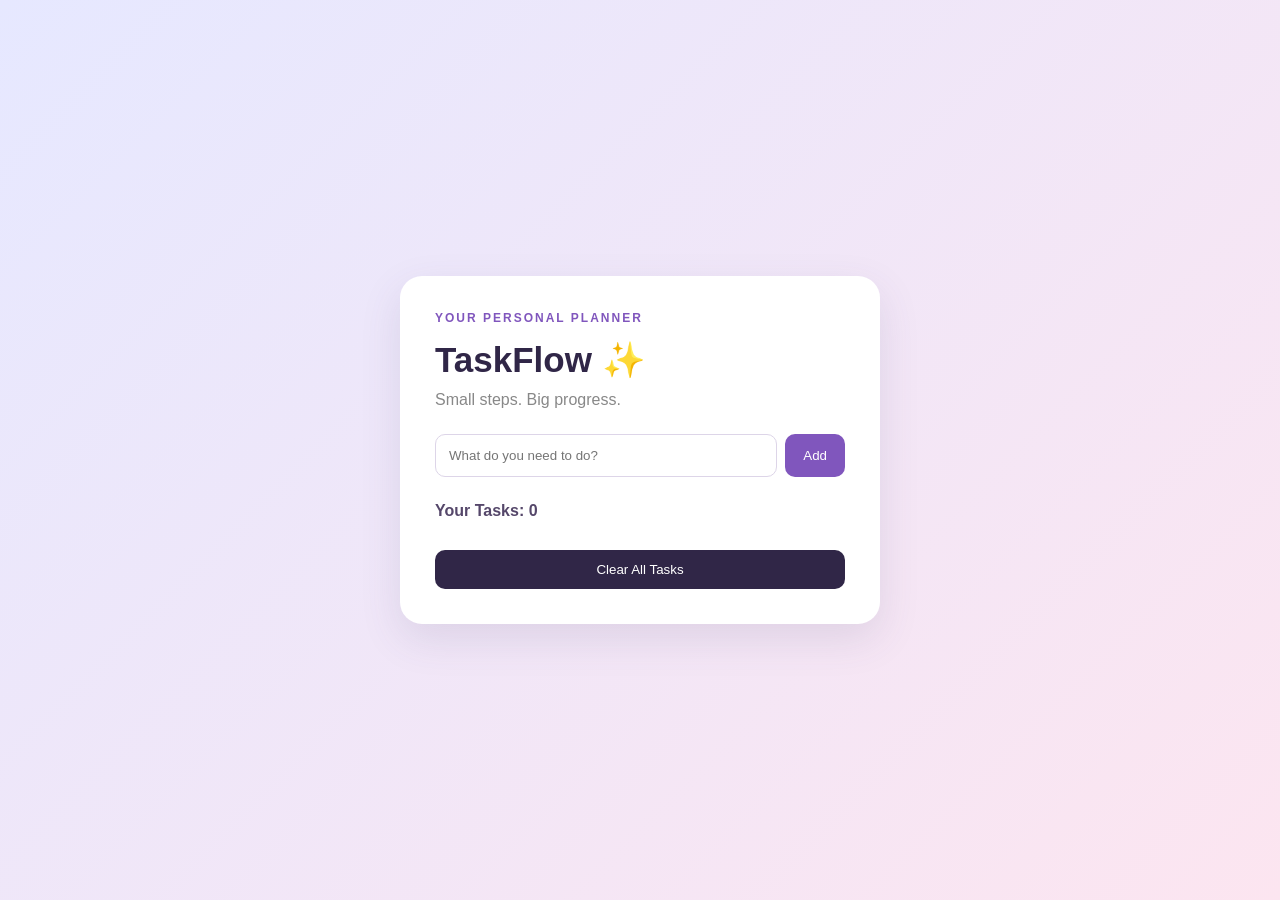
==== index.html @ 22f69563 "Add files via upload" ====
<!DOCTYPE html>
<html lang="en">
<head>
    <meta charset="UTF-8">
    <meta name="viewport" content="width=device-width, initial-scale=1.0">
    <title>TaskFlow | To-Do App</title>
    <link rel="stylesheet" href="style.css">
</head>
<body>
    <div class="app">
        <p class="tag">YOUR PERSONAL PLANNER</p>
        <h1>TaskFlow ✨</h1>
        <p class="subtitle">Small steps. Big progress.</p>

        <div class="input-area">
            <input type="text" id="taskInput" placeholder="What do you need to do?">
            <button onclick="addTask()">Add</button>
        </div>

        <p class="task-count">Your Tasks: <span id="count">0</span></p>
        <ul id="taskList"></ul>

        <button class="clear" onclick="clearTasks()">Clear All Tasks</button>
    </div>

    <script src="script.js"></script>
</body>
</html>
---- style.css ----
* {
    margin: 0;
    padding: 0;
    box-sizing: border-box;
}

body {
    min-height: 100vh;
    display: flex;
    justify-content: center;
    align-items: center;
    padding: 20px;
    background: linear-gradient(135deg, #e6e8ff, #fce5f0);
    font-family: Arial, sans-serif;
}

.app {
    width: 100%;
    max-width: 480px;
    padding: 35px;
    border-radius: 22px;
    background: white;
    box-shadow: 0 15px 40px #52477b20;
}

.tag {
    color: #8056bd;
    font-size: 12px;
    font-weight: bold;
    letter-spacing: 2px;
}

h1 {
    margin-top: 15px;
    color: #302647;
    font-size: 35px;
}

.subtitle {
    color: #888;
    margin: 10px 0 25px;
}

.input-area {
    display: flex;
    gap: 8px;
}

input {
    width: 100%;
    min-width: 0;
    padding: 13px;
    border: 1px solid #ddd5e8;
    border-radius: 10px;
    outline: none;
}

input:focus {
    border-color: #8056bd;
}

button {
    padding: 12px 18px;
    border: none;
    border-radius: 10px;
    background: #8056bd;
    color: white;
    cursor: pointer;
}

.task-count {
    margin: 25px 0 15px;
    color: #55476a;
    font-weight: bold;
}

ul {
    list-style: none;
}

li {
    display: flex;
    align-items: center;
    justify-content: space-between;
    gap: 10px;
    padding: 13px;
    margin-bottom: 10px;
    border-radius: 10px;
    background: #f7f4fc;
    overflow-wrap: anywhere;
}

li span {
    flex: 1;
    cursor: pointer;
}

li.done span {
    text-decoration: line-through;
    color: #999;
}

li button {
    padding: 7px 10px;
    background: #e65d7a;
}

.clear {
    width: 100%;
    margin-top: 15px;
    background: #302647;
}

@media (max-width: 400px) {
    .app {
        padding: 22px;
    }

    h1 {
        font-size: 29px;
    }
}
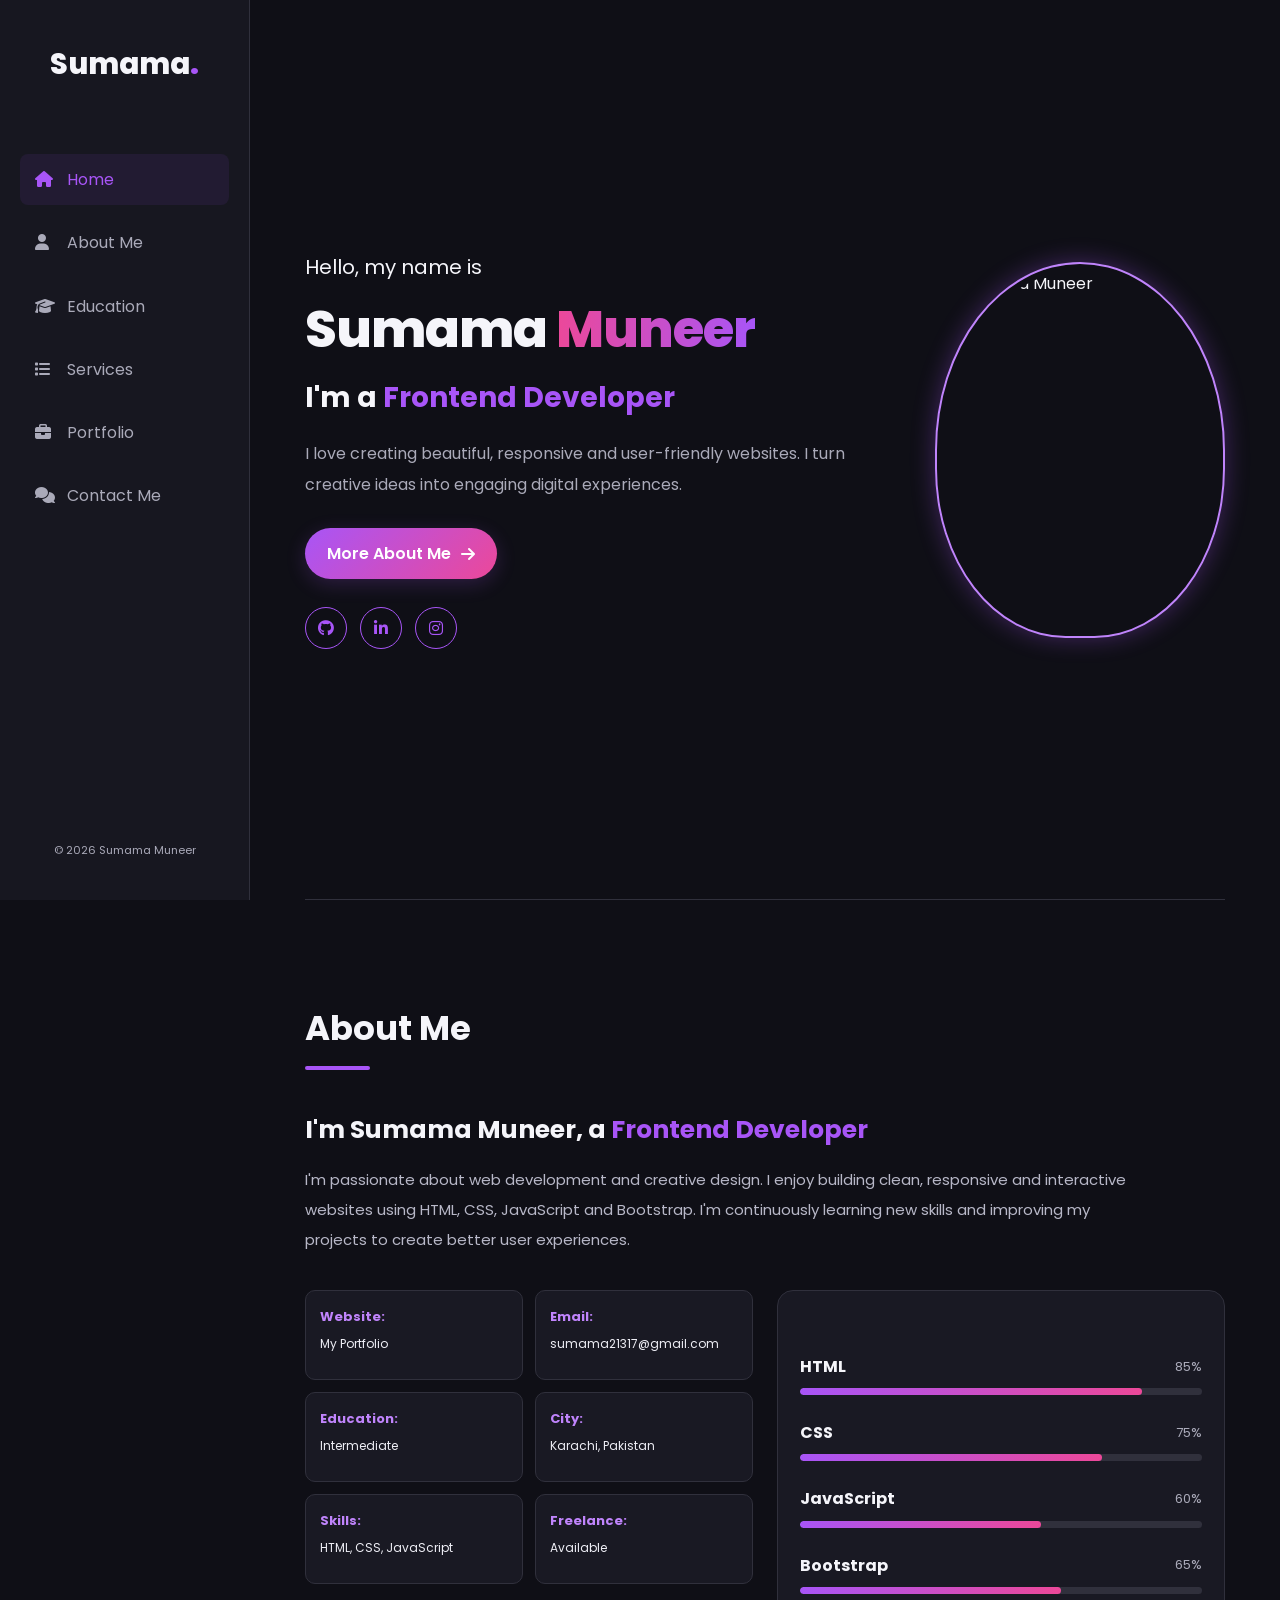
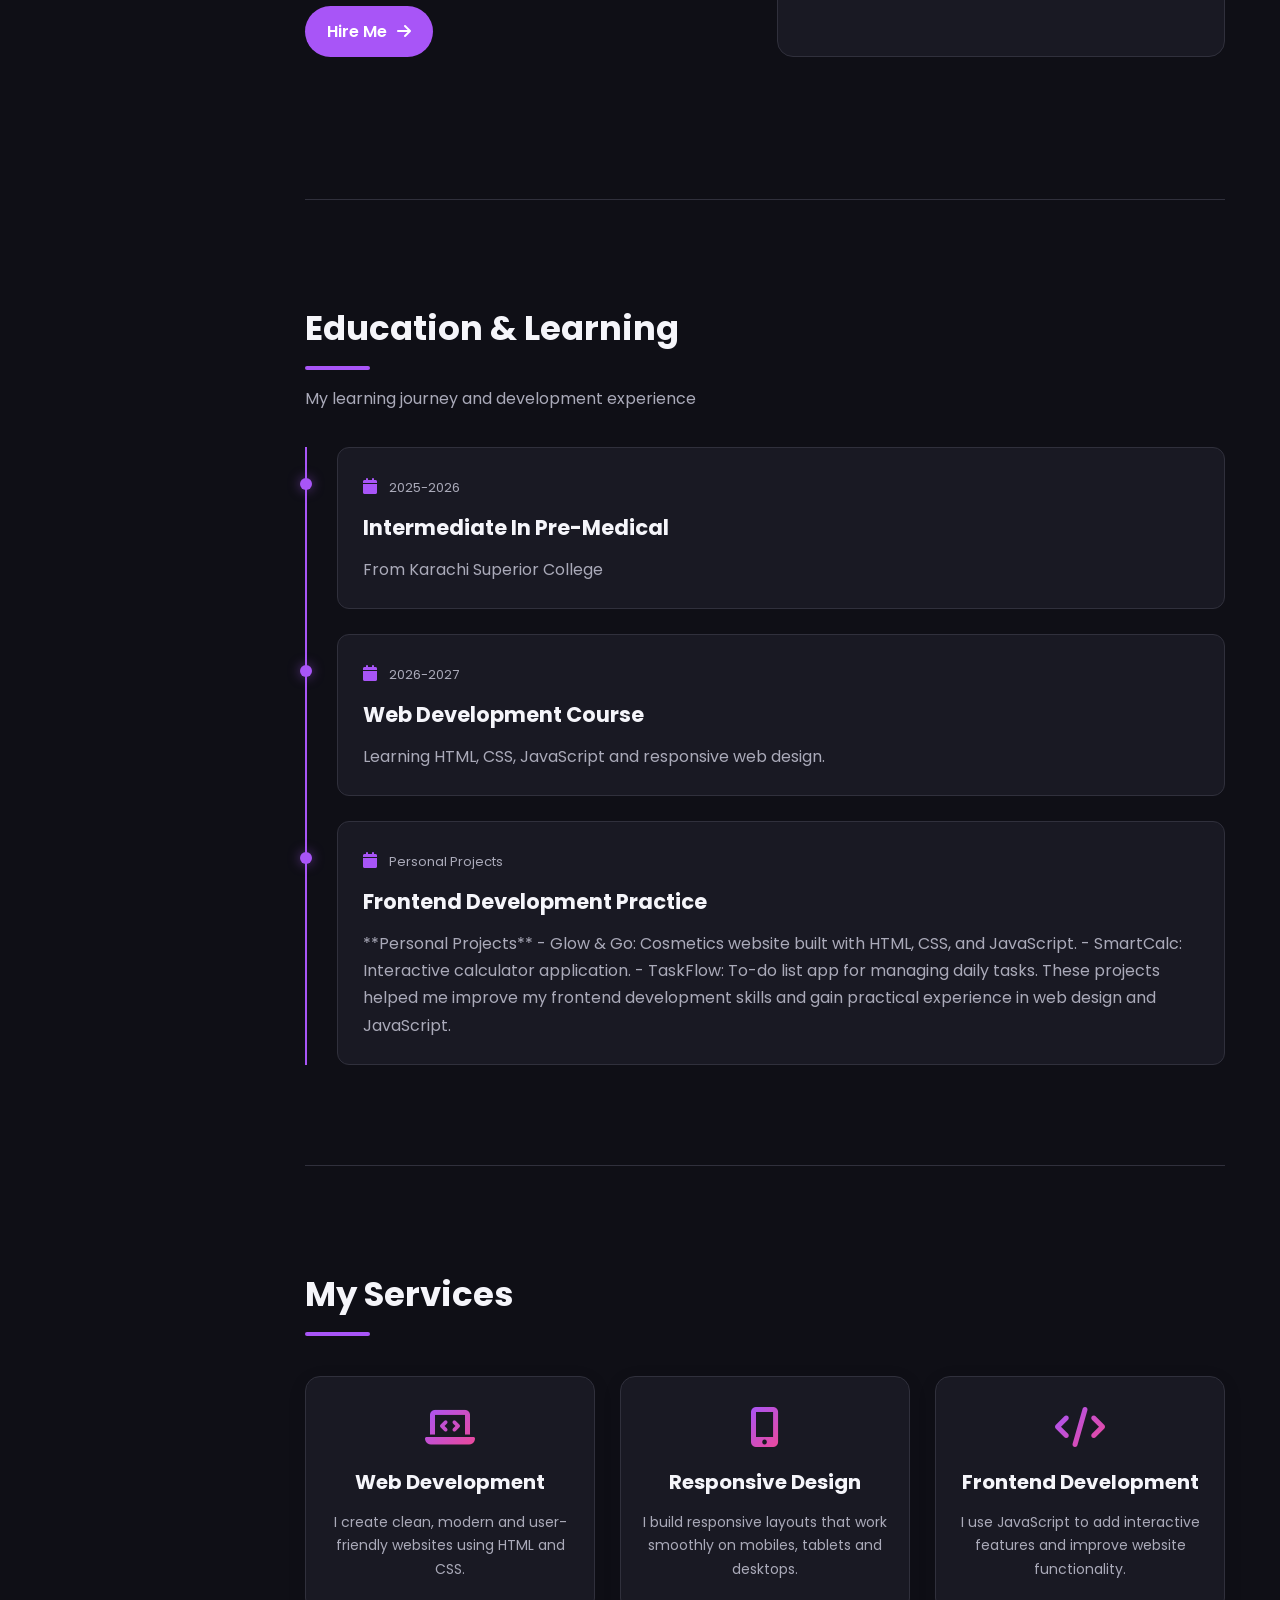
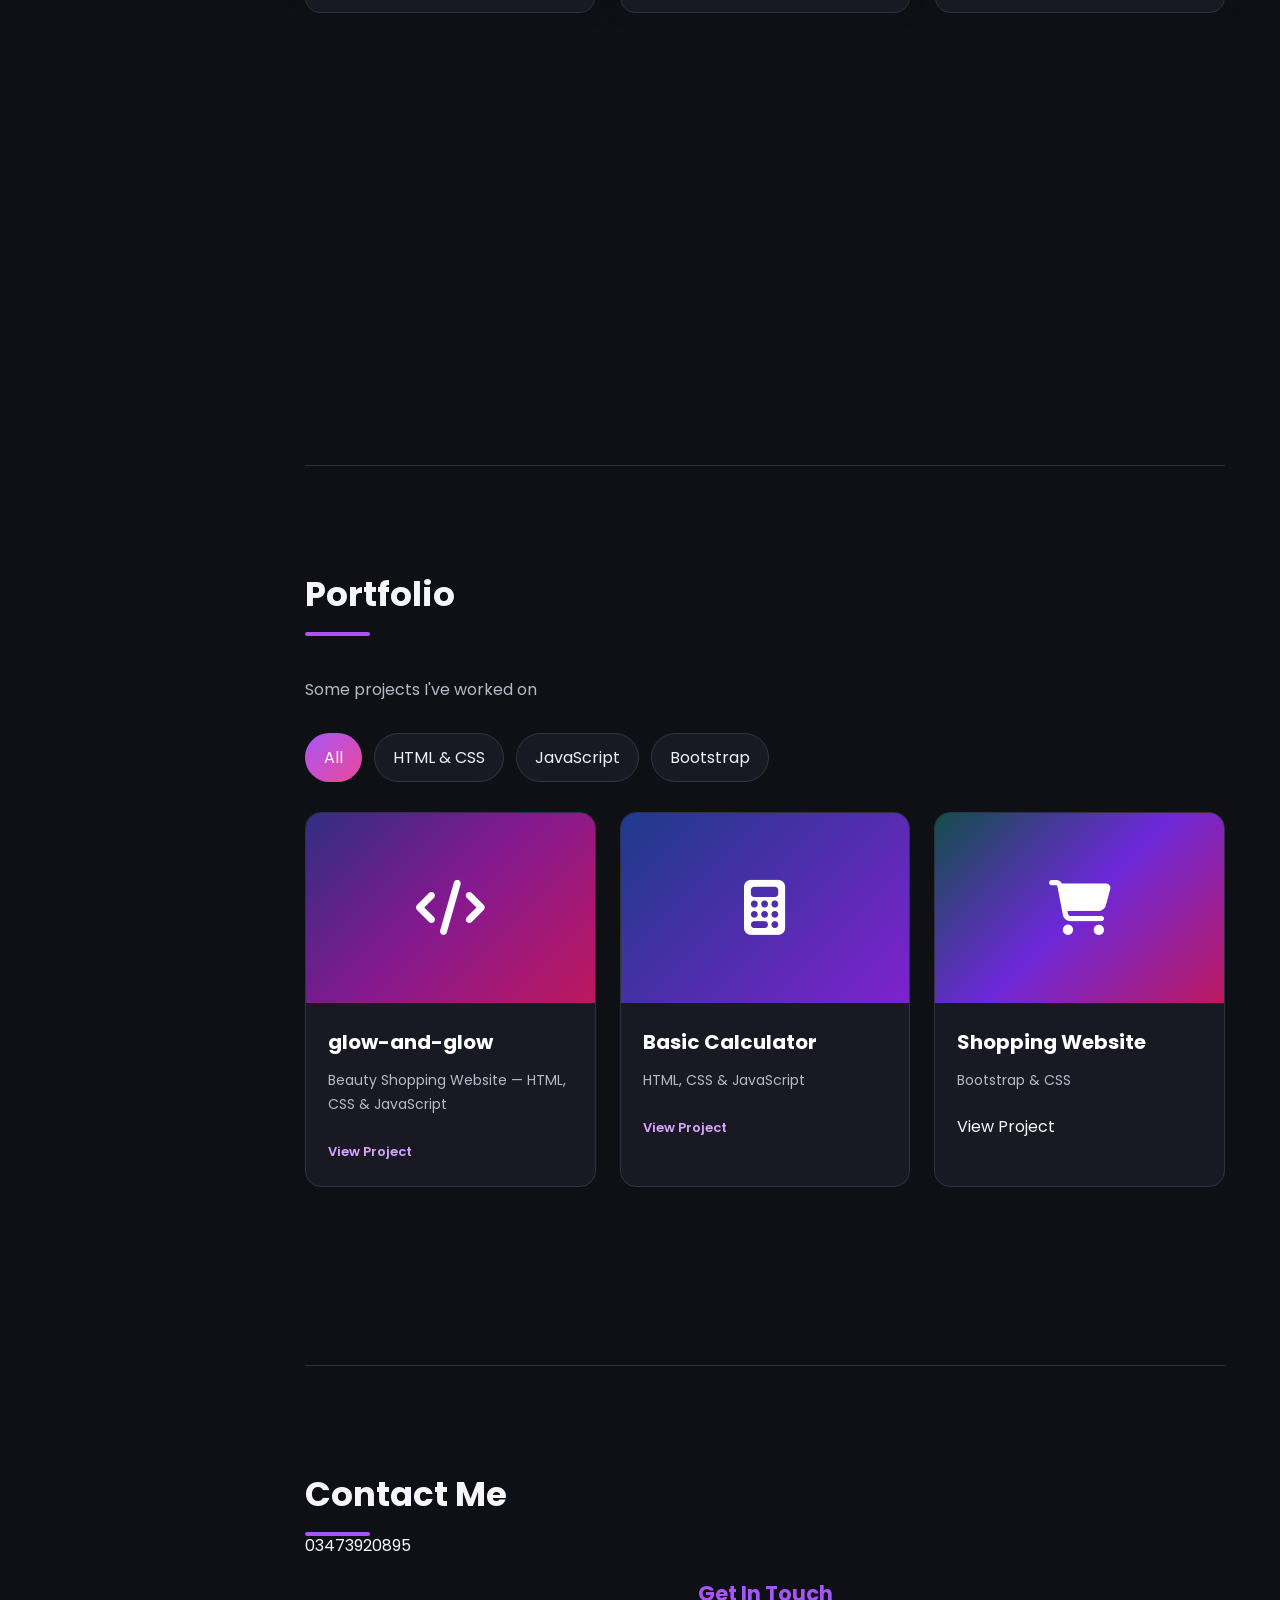
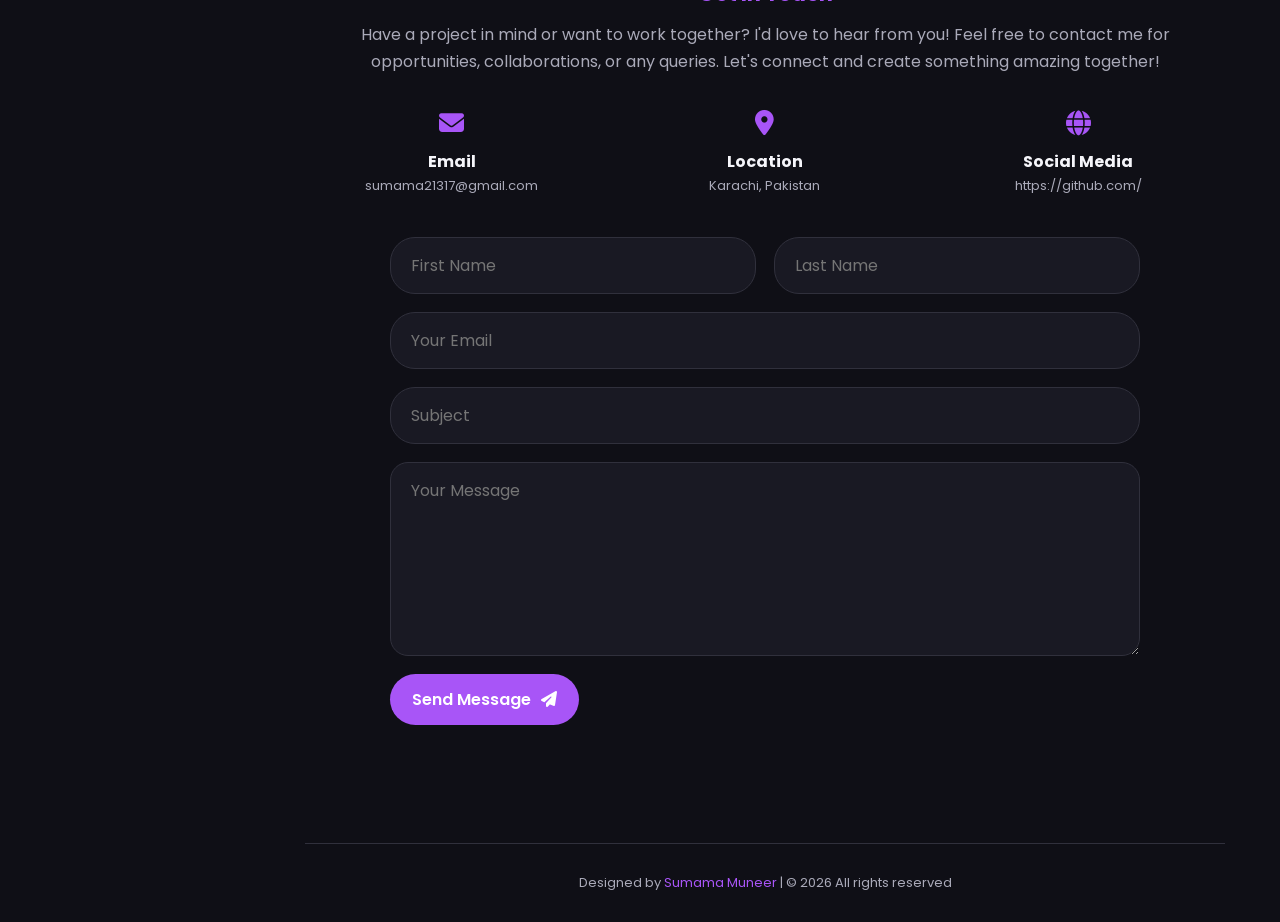
==== commit d28bf051: "Add files via upload" ====
--- a/index.html
+++ b/index.html
@@ -3,26 +3,256 @@
 <head>
     <meta charset="UTF-8">
     <meta name="viewport" content="width=device-width, initial-scale=1.0">
-    <title>TaskFlow | To-Do App</title>
+    <title>Sumama Muneer | Frontend Developer</title>
     <link rel="stylesheet" href="style.css">
+    <link rel="stylesheet" href="https://cdnjs.cloudflare.com/ajax/libs/font-awesome/6.5.2/css/all.min.css">
 </head>
 <body>
-    <div class="app">
-        <p class="tag">YOUR PERSONAL PLANNER</p>
-        <h1>TaskFlow ✨</h1>
-        <p class="subtitle">Small steps. Big progress.</p>
-
-        <div class="input-area">
-            <input type="text" id="taskInput" placeholder="What do you need to do?">
-            <button onclick="addTask()">Add</button>
-        </div>
-
-        <p class="task-count">Your Tasks: <span id="count">0</span></p>
-        <ul id="taskList"></ul>
-
-        <button class="clear" onclick="clearTasks()">Clear All Tasks</button>
-    </div>
-
-    <script src="script.js"></script>
+
+<aside class="sidebar">
+    <a href="#home" class="logo">Sumama<span>.</span></a>
+
+    <nav>
+        <a href="#home" class="nav-link active"><i class="fa fa-house"></i> Home</a>
+        <a href="#about" class="nav-link"><i class="fa fa-user"></i> About Me</a>
+        <a href="#education" class="nav-link"><i class="fa fa-graduation-cap"></i> Education</a>
+        <a href="#services" class="nav-link"><i class="fa fa-list"></i> Services</a>
+        <a href="#portfolio" class="nav-link"><i class="fa fa-briefcase"></i> Portfolio</a>
+        <a href="#contact" class="nav-link"><i class="fa fa-comments"></i> Contact Me</a>
+    </nav>
+
+    <p class="side-footer">© 2026 Sumama Muneer</p>
+</aside>
+
+<main>
+    <section id="home" class="home section">
+        <div class="home-info">
+            <p class="hello">Hello, my name is</p>
+            <h1>Sumama <span>Muneer</span></h1>
+            <h2>I'm a <span class="typing">Frontend Developer</span></h2>
+            <p class="intro">
+                I love creating beautiful, responsive and user-friendly websites.
+                I turn creative ideas into engaging digital experiences.
+            </p>
+            <a href="#about" class="btn">More About Me <i class="fa fa-arrow-right"></i></a>
+            <div class="socials">
+                <a href="https://github.com/" aria-label="GitHub"><i class="fab fa-github"></i></a>
+                <a href="https://www.linkedin.com/" aria-label="LinkedIn"><i class="fab fa-linkedin-in"></i></a>
+                <a href="https://www.instagram.com/" aria-label="Instagram"><i class="fab fa-instagram"></i></a>
+            </div>
+        </div>
+
+        <div class="home-img">
+            <div class="photo-frame">
+                <img src="images/WhatsApp Image 2026-10-09 at 7.29.13 PM.jpeg" alt="Sumama Muneer">
+            </div>
+        </div>
+    </section>
+
+    <section id="about" class="section">
+        <div class="section-title">
+            <h2>About Me</h2>
+            <span></span>
+        </div>
+
+        <h3>I'm Sumama Muneer, a <span>Frontend Developer</span></h3>
+        <p class="about-text">
+            I'm passionate about web development and creative design.
+            I enjoy building clean, responsive and interactive websites
+            using HTML, CSS, JavaScript and Bootstrap. I'm continuously
+            learning new skills and improving my projects to create better
+            user experiences.
+        </p>
+
+        <div class="about-grid">
+            <div class="details">
+                <p><b>Website:</b> <span>My Portfolio</span></p>
+                <p><b>Email:</b> <span>sumama21317@gmail.com</span></p>
+                <p><b>Education:</b> <span>Intermediate</p>
+                <p><b>City:</b> <span>Karachi, Pakistan</span></p>
+                <p><b>Skills:</b> <span>HTML, CSS, JavaScript</span></p>
+                <p><b>Freelance:</b> <span>Available</span></p>
+                <a href="#contact" class="btn">Hire Me <i class="fa fa-arrow-right"></i></a>
+            </div>
+
+            <div class="skills">
+                <div class="skill">
+                    <div class="skill-info"><b>HTML</b><span>85%</span></div>
+                    <div class="progress"><span style="width:85%"></span></div>
+                </div>
+                <div class="skill">
+                    <div class="skill-info"><b>CSS</b><span>75%</span></div>
+                    <div class="progress"><span style="width:75%"></span></div>
+                </div>
+                <div class="skill">
+                    <div class="skill-info"><b>JavaScript</b><span>60%</span></div>
+                    <div class="progress"><span style="width:60%"></span></div>
+                </div>
+                <div class="skill">
+                    <div class="skill-info"><b>Bootstrap</b><span>65%</span></div>
+                    <div class="progress"><span style="width:65%"></span></div>
+                </div>
+            </div>
+        </div>
+    </section>
+
+    <section id="education" class="section">
+        <div class="section-title">
+            <h2>Education & Learning</h2>
+            <span></span>
+        </div>
+        <p class="section-subtitle">My learning journey and development experience</p>
+
+        <div class="timeline">
+            <article class="timeline-card">
+                <i class="fa fa-calendar"></i>
+                <p class="date">2025-2026</p>
+                <h3>Intermediate In Pre-Medical</h3>
+                <p>From Karachi Superior College</p>
+            </article>
+
+            <article class="timeline-card">
+                <i class="fa fa-calendar"></i>
+                <p class="date">2026-2027</p>
+                <h3>Web Development Course</h3>
+                <p>Learning HTML, CSS, JavaScript and responsive web design.</p>
+            </article>
+
+            <article class="timeline-card">
+                <i class="fa fa-calendar"></i>
+                <p class="date">Personal Projects</p>
+                <h3>Frontend Development Practice</h3>
+                <p>**Personal Projects**
+
+- Glow & Go: Cosmetics website built with HTML, CSS, and JavaScript.
+- SmartCalc: Interactive calculator application.
+- TaskFlow: To-do list app for managing daily tasks.
+
+These projects helped me improve my frontend development skills and gain practical experience in web design and JavaScript.</p>
+            </article>
+        </div>
+    </section>
+
+        <section id="services" class="section">
+        <div class="section-title">
+            <h2>My Services</h2>
+            <span></span>
+        </div>
+
+        <div class="service-grid">
+
+            <article class="service-card">
+                <i class="fa fa-laptop-code"></i>
+                <h3>Web Development</h3>
+                <p>I create clean, modern and user-friendly websites using HTML and CSS.</p>
+            </article>
+
+            <article class="service-card">
+                <i class="fa fa-mobile-screen-button"></i>
+                <h3>Responsive Design</h3>
+                <p>I build responsive layouts that work smoothly on mobiles, tablets and desktops.</p>
+            </article>
+
+            <article class="service-card">
+                <i class="fa fa-code"></i>
+                <h3>Frontend Development</h3>
+                <p>I use JavaScript to add interactive features and improve website functionality.</p>
+            </article>
+
+        </div>
+    </section>
+
+    <section id="portfolio" class="section">
+        <div class="section-title">
+            <h2>Portfolio</h2>
+            <span></span>
+        </div>
+        <p class="section-subtitle">Some projects I've worked on</p>
+
+        <div class="filters">
+            <button class="filter active" data-filter="all">All</button>
+            <button class="filter" data-filter="html">HTML & CSS</button>
+            <button class="filter" data-filter="js">JavaScript</button>
+            <button class="filter" data-filter="bootstrap">Bootstrap</button>
+        </div>
+
+        <div class="project-grid">
+            <article class="project-card" data-category="html">
+                <div class="project-image project-one"><i class="fa fa-code"></i></div>
+                <div class="project-info">
+                    <h3>glow-and-glow</h3>
+                    <p>Beauty Shopping Website — HTML, CSS & JavaScript</p>
+                <a href="glow-and-go/smartcalc/taskflow/index.html" class="project-link">View Project</a>
+                </div>
+            </article>
+
+            <article class="project-card" data-category="js">
+                <div class="project-image project-two"><i class="fa fa-calculator"></i></div>
+                <div class="project-info">
+                    <h3>Basic Calculator</h3>
+                    <p>HTML, CSS & JavaScript</p>
+                <a href="glow-and-go/smartcalc/taskflow/My%20Project/glow-and-go/index.html" class="project-link" target="_blank">View Project</a>
+                </div>
+            </article>
+
+            <article class="project-card" data-category="bootstrap">
+                <div class="project-image project-three"><i class="fa fa-cart-shopping"></i></div>
+                <div class="project-info">
+                    <h3>Shopping Website</h3>
+                    <p>Bootstrap & CSS</p>
+                     <a href="glow-and-go/indext.html" target="_blank">View Project</a>
+                </div>
+            </article>
+        </div>
+    </section>
+
+    <section id="contact" class="section">
+        <div class="section-title">
+            <h2>Contact Me</h2>
+            <span>03473920895</span>
+        </div>
+
+        <h3 class="contact-heading">Get In Touch</h3>
+        <p class="contact-subtitle">Have a project in mind or want to work together? I'd love to hear from you! Feel free to contact me for opportunities, collaborations, or any queries.
+
+Let's connect and create something amazing together!</p>
+
+        <div class="contact-grid">
+            <div class="contact-item">
+                <i class="fa fa-envelope"></i>
+                <h3>Email</h3>
+                <p>sumama21317@gmail.com</p>
+            </div>
+            <div class="contact-item">
+                <i class="fa fa-location-dot"></i>
+                <h3>Location</h3>
+                <p>Karachi, Pakistan</p>
+            </div>
+            <div class="contact-item">
+                <i class="fa fa-globe"></i>
+                <h3>Social Media</h3>
+                <p>https://github.com/</p>
+            </div>
+        </div>
+
+        <form id="contact-form">
+            <div class="form-row">
+                <input type="text" id="first-name" placeholder="First Name" required>
+                <input type="text" id="last-name" placeholder="Last Name" required>
+            </div>
+            <input type="email" id="email" placeholder="Your Email" required>
+            <input type="text" id="subject" placeholder="Subject" required>
+            <textarea id="message" rows="6" placeholder="Your Message" required></textarea>
+            <button type="submit" class="btn">Send Message <i class="fa fa-paper-plane"></i></button>
+            <p id="form-note"></p>
+        </form>
+    </section>
+
+    <footer>Designed by <span>Sumama Muneer</span> | © 2026 All rights reserved</footer>
+</main>
+
+<button id="back-top" aria-label="Back to top"><i class="fa fa-arrow-up"></i></button>
+
+<script src="script.js"></script>
 </body>
 </html>
--- a/style.css
+++ b/style.css
@@ -1,122 +1,1115 @@
+@import url('https://fonts.googleapis.com/css2?family=Poppins:wght@300;400;500;600;700;800&display=swap');
+
+:root {
+    --accent: #a855f7;
+    --accent-dark: #9333ea;
+    --bg: #0f0f16;
+    --sidebar: #171720;
+    --card: #191923;
+    --text: #f5f5fa;
+    --muted: #aaaab9;
+    --border: #30303c;
+}
+
 * {
     margin: 0;
     padding: 0;
     box-sizing: border-box;
+    scroll-behavior: smooth;
 }
 
 body {
+    font-family: 'Poppins', sans-serif;
+    background: var(--bg);
+    color: var(--text);
+    line-height: 1.7;
+}
+
+a {
+    text-decoration: none;
+    color: inherit;
+}
+
+button, input, textarea {
+    font: inherit;
+}
+
+.sidebar {
+    width: 250px;
+    height: 100vh;
+    position: fixed;
+    top: 0;
+    left: 0;
+    background: var(--sidebar);
+    border-right: 1px solid var(--border);
+    display: flex;
+    flex-direction: column;
+    align-items: center;
+    padding: 40px 20px;
+    z-index: 1000;
+}
+
+.logo {
+    font-size: 29px;
+    font-weight: 800;
+    margin-bottom: 65px;
+}
+
+.logo span, .home h1 span, .home h2 span,
+.section-title h2 span, .section h3 span,
+footer span {
+    color: var(--accent);
+}
+
+.sidebar nav {
+    width: 100%;
+    display: flex;
+    flex-direction: column;
+    gap: 12px;
+}
+
+.nav-link {
+    padding: 12px 15px;
+    color: var(--muted);
+    border-radius: 8px;
+    transition: .3s;
+}
+
+.nav-link i {
+    width: 28px;
+}
+
+.nav-link:hover, .nav-link.active {
+    color: var(--accent);
+    background: #a855f714;
+}
+
+.side-footer {
+    color: var(--muted);
+    font-size: 11px;
+    margin-top: auto;
+}
+
+main {
+    margin-left: 250px;
+    padding: 0 55px;
+}
+
+.section {
     min-height: 100vh;
-    display: flex;
-    justify-content: center;
-    align-items: center;
-    padding: 20px;
-    background: linear-gradient(135deg, #e6e8ff, #fce5f0);
-    font-family: Arial, sans-serif;
-}
-
-.app {
-    width: 100%;
-    max-width: 480px;
-    padding: 35px;
-    border-radius: 22px;
-    background: white;
-    box-shadow: 0 15px 40px #52477b20;
-}
-
-.tag {
-    color: #8056bd;
-    font-size: 12px;
-    font-weight: bold;
-    letter-spacing: 2px;
-}
-
-h1 {
-    margin-top: 15px;
-    color: #302647;
-    font-size: 35px;
-}
-
-.subtitle {
-    color: #888;
-    margin: 10px 0 25px;
-}
-
-.input-area {
-    display: flex;
-    gap: 8px;
-}
-
-input {
-    width: 100%;
-    min-width: 0;
-    padding: 13px;
-    border: 1px solid #ddd5e8;
-    border-radius: 10px;
-    outline: none;
-}
-
-input:focus {
-    border-color: #8056bd;
-}
-
-button {
-    padding: 12px 18px;
-    border: none;
-    border-radius: 10px;
-    background: #8056bd;
-    color: white;
-    cursor: pointer;
-}
-
-.task-count {
-    margin: 25px 0 15px;
-    color: #55476a;
-    font-weight: bold;
-}
-
-ul {
-    list-style: none;
-}
-
-li {
+    padding: 100px 0;
+    border-bottom: 1px solid var(--border);
+    scroll-margin-top: 20px;
+}
+
+.home {
     display: flex;
     align-items: center;
     justify-content: space-between;
+    gap: 40px;
+}
+
+.home-info {
+    flex: 1;
+}
+
+.hello {
+    font-size: 20px;
+    margin-bottom: 8px;
+}
+
+.home h1 {
+    font-size: clamp(34px, 4vw, 53px);
+    line-height: 1.3;
+    font-weight: 800;
+}
+
+.home h2 {
+    font-size: clamp(20px, 2.4vw, 28px);
+    margin: 15px 0;
+
+}
+
+.intro, .about-text {
+    color: var(--muted);
+    font-size: 16px;
+    line-height: 1.7;
+    margin: 20px 0 28px;
+    max-width: 580px;
+}
+
+.btn {
+    display: inline-flex;
+    align-items: center;
     gap: 10px;
-    padding: 13px;
+    background: var(--accent);
+    color: white;
+    padding: 12px 22px;
+    border: 0;
+    border-radius: 30px;
+    cursor: pointer;
+    font-weight: 600;
+    transition: .3s;
+}
+
+.btn:hover {
+    background: var(--accent-dark);
+    transform: translateY(-3px);
+    box-shadow: 0 8px 25px #a855f733;
+}
+
+.socials {
+    display: flex;
+    gap: 13px;
+    margin-top: 28px;
+}
+
+.socials a {
+    width: 42px;
+    height: 42px;
+    display: grid;
+    place-items: center;
+    border: 1px solid var(--accent);
+    color: var(--accent);
+    border-radius: 50%;
+    transition: .3s;
+}
+
+.socials a:hover {
+    background: var(--accent);
+    color: white;
+    transform: translateY(-4px);
+}
+
+.home-img {
+    width: 300px;
+    flex-shrink: 0;
+}
+
+.photo-frame {
+    padding: 8px;
+    border: 3px solid var(--accent);
+    border-radius: 50% 50% 45% 45%;
+    box-shadow: 0 0 35px #a855f72b;
+    overflow: hidden;
+}
+
+.photo-frame img {
+    display: block;
+    width: 100%;
+    height: 360px;
+    object-fit: cover;
+    object-position: center top;
+    border-radius: 50% 50% 45% 45%;
+}
+
+.section-title {
+    margin-bottom: 40px;
+}
+
+.section-title h2 {
+    font-size: 34px;
+    font-weight: 700;
+}
+
+.section-title span {
+    display: block;
+    width: 65px;
+    height: 4px;
+    background: var(--accent);
+    margin-top: 8px;
+    border-radius: 5px;
+}
+
+.section h3 {
+    font-size: 21px;
+}
+
+.about-grid {
+    display: grid;
+    grid-template-columns: 1fr 1fr;
+    gap: 45px;
+    margin-top: 35px;
+}
+
+.details {
+    display: grid;
+    grid-template-columns: 1fr 1fr;
+    gap: 20px;
+    align-content: start;
+}
+
+.details p {
+    padding-bottom: 12px;
+    border-bottom: 1px solid var(--border);
+    overflow-wrap: anywhere;
+}
+
+.details b {
+    color: var(--text);
+}
+
+.details p span {
+    color: var(--muted);
+}
+
+.details .btn {
+    justify-self: start;
+    margin-top: 10px;
+}
+
+.skills {
+    display: flex;
+    flex-direction: column;
+    gap: 24px;
+}
+
+.skill-info {
+    display: flex;
+    justify-content: space-between;
+    margin-bottom: 8px;
+}
+
+.skill-info span {
+    color: var(--muted);
+}
+
+.progress {
+    height: 7px;
+    background: #30303c;
+    border-radius: 10px;
+    overflow: hidden;
+}
+
+.progress span {
+    display: block;
+    height: 100%;
+    background: var(--accent);
+    border-radius: inherit;
+}
+
+.section-subtitle {
+    color: var(--muted);
+    margin-top: -25px;
+    margin-bottom: 35px;
+}
+
+.timeline {
+    border-left: 2px solid var(--accent);
+    padding-left: 30px;
+    display: grid;
+    gap: 25px;
+}
+
+.timeline-card {
+    background: var(--card);
+    border: 1px solid var(--border);
+    border-radius: 12px;
+    padding: 25px;
+    position: relative;
+    transition: .3s;
+}
+
+.timeline-card::before {
+    content: "";
+    position: absolute;
+    left: -38px;
+    top: 30px;
+    width: 12px;
+    height: 12px;
+    border-radius: 50%;
+    background: var(--accent);
+    box-shadow: 0 0 12px #a855f788;
+}
+
+.timeline-card > i {
+    color: var(--accent);
+    margin-right: 8px;
+}
+
+.date {
+    display: inline-block;
+    color: var(--muted);
+    font-size: 13px;
+}
+
+.timeline-card h3 {
+    margin: 10px 0;
+}
+
+.timeline-card p:last-child {
+    color: var(--muted);
+}
+
+.timeline-card:hover, .service-card:hover,
+.project-card:hover {
+    transform: translateY(-6px);
+    border-color: var(--accent);
+}
+
+.service-grid {
+    display: grid;
+    grid-template-columns: repeat(3, 1fr);
+    gap: 22px;
+}
+
+.service-card {
+    background: var(--card);
+    border: 1px solid var(--border);
+    padding: 35px 22px;
+    text-align: center;
+    border-radius: 14px;
+    transition: .3s;
+}
+
+.service-card > i {
+    font-size: 38px;
+    color: var(--accent);
+    margin-bottom: 20px;
+}
+
+.service-card h3 {
+    margin-bottom: 12px;
+}
+
+.service-card p {
+    color: var(--muted);
+    font-size: 14px;
+}
+
+.filters {
+    display: flex;
+    flex-wrap: wrap;
+    gap: 12px;
+    margin: 30px 0;
+}
+
+.filter {
+    padding: 9px 18px;
+    border: 1px solid var(--border);
+    border-radius: 25px;
+    background: transparent;
+    color: var(--muted);
+    cursor: pointer;
+    transition: .3s;
+}
+
+.filter:hover, .filter.active {
+    background: var(--accent);
+    border-color: var(--accent);
+    color: white;
+}
+
+.project-grid {
+    display: grid;
+    grid-template-columns: repeat(3, minmax(0, 1fr));
+    gap: 22px;
+}
+
+.project-card {
+    background: var(--card);
+    border: 1px solid var(--border);
+    border-radius: 14px;
+    overflow: hidden;
+    transition: .3s;
+}
+
+.project-image {
+    height: 170px;
+    display: grid;
+    place-items: center;
+    font-size: 55px;
+    color: white;
+}
+
+.project-one {
+    background: linear-gradient(135deg, #6d28d9, #c084fc);
+}
+
+.project-two {
+    background: linear-gradient(135deg, #0f766e, #5eead4);
+}
+
+.project-three {
+    background: linear-gradient(135deg, #be185d, #f9a8d4);
+}
+
+.project-info {
+    padding: 20px;
+}
+
+.project-info h3 {
+    margin-bottom: 5px;
+}
+
+.project-info p {
+    color: var(--muted);
+    font-size: 13px;
+    margin-bottom: 14px;
+}
+
+.project-link {
+    color: var(--accent);
+    font-size: 13px;
+}
+
+.project-card.hidden {
+    display: none;
+}
+
+.contact-heading {
+    color: var(--accent);
+    text-align: center;
+}
+
+.contact-subtitle {
+    color: var(--muted);
+    text-align: center;
+    margin: 10px 0 35px;
+}
+
+.contact-grid {
+    display: grid;
+    grid-template-columns: repeat(3, 1fr);
+    gap: 20px;
+    margin-bottom: 40px;
+}
+
+.contact-item {
+    text-align: center;
+    overflow-wrap: anywhere;
+}
+
+.contact-item i {
+    color: var(--accent);
+    font-size: 25px;
+    margin-bottom: 12px;
+}
+
+.contact-item h3 {
+    font-size: 16px;
+}
+
+.contact-item p {
+    color: var(--muted);
+    font-size: 13px;
+}
+
+form {
+    max-width: 750px;
+    margin: auto;
+    display: flex;
+    flex-direction: column;
+    gap: 18px;
+}
+
+.form-row {
+    display: grid;
+    grid-template-columns: 1fr 1fr;
+    gap: 18px;
+}
+
+input, textarea {
+    width: 100%;
+    background: var(--card);
+    color: white;
+    border: 1px solid var(--border);
+    border-radius: 25px;
+    padding: 14px 20px;
+    outline: none;
+    transition: .3s;
+}
+
+textarea {
+    resize: vertical;
+    border-radius: 18px;
+}
+
+input:focus, textarea:focus {
+    border-color: var(--accent);
+    box-shadow: 0 0 0 3px #a855f71a;
+}
+
+form .btn {
+    align-self: flex-start;
+}
+
+#form-note {
+    color: var(--accent);
+    font-size: 13px;
+}
+
+footer {
+    text-align: center;
+    padding: 28px 0;
+    color: var(--muted);
+    font-size: 13px;
+}
+
+#back-top {
+    position: fixed;
+    bottom: 25px;
+    right: 25px;
+    width: 45px;
+    height: 45px;
+    background: var(--accent);
+    color: white;
+    border: none;
+    border-radius: 50%;
+    cursor: pointer;
+    display: none;
+    z-index: 999;
+}
+
+#back-top.show {
+    display: block;
+}
+
+@media (max-width: 1200px) {
+    .sidebar {
+        width: 210px;
+    }
+
+    main {
+        margin-left: 210px;
+        padding: 0 30px;
+    }
+
+    .home-img {
+        width: 245px;
+    }
+
+    .photo-frame img {
+        height: 300px;
+    }
+
+    .service-grid, .project-grid {
+        grid-template-columns: repeat(2, minmax(0, 1fr));
+    }
+}
+
+@media (max-width: 850px) {
+    .sidebar {
+        width: 100%;
+        height: auto;
+        position: sticky;
+        padding: 12px 15px;
+        border-right: 0;
+        border-bottom: 1px solid var(--border);
+    }
+
+    .logo {
+        margin: 0 0 10px;
+        font-size: 24px;
+    }
+
+    .sidebar nav {
+        flex-direction: row;
+        overflow-x: auto;
+        gap: 7px;
+        padding-bottom: 3px;
+    }
+
+    .nav-link {
+        flex-shrink: 0;
+        font-size: 12px;
+        padding: 8px 10px;
+    }
+
+    .nav-link i {
+        display: none;
+    }
+
+    .side-footer {
+        display: none;
+    }
+
+    main {
+        margin-left: 0;
+        padding: 0 25px;
+    }
+
+    .section {
+        min-height: auto;
+        padding: 75px 0;
+    }
+
+    .home {
+        min-height: 85vh;
+    }
+}
+
+@media (max-width: 600px) {
+    main {
+        padding: 0 18px;
+    }
+
+    .home {
+        flex-direction: column-reverse;
+        text-align: center;
+        justify-content: center;
+        gap: 30px;
+        padding-top: 45px;
+    }
+
+    .home-img {
+        width: 205px;
+    }
+
+    .photo-frame img {
+        height: 245px;
+    }
+
+    .home h1 {
+        font-size: 35px;
+    }
+
+    .home h2 {
+        font-size: 21px;
+    }
+
+    .intro {
+        font-size: 14px;
+    }
+
+    .socials {
+        justify-content: center;
+    }
+
+    .section-title h2 {
+        font-size: 28px;
+    }
+
+    .about-grid, .details, .service-grid,
+    .project-grid, .contact-grid, .form-row {
+        grid-template-columns: 1fr;
+    }
+
+    .about-grid {
+        gap: 35px;
+    }
+
+    .details {
+        gap: 12px;
+    }
+
+    .timeline {
+        padding-left: 22px;
+    }
+
+    .timeline-card::before {
+        left: -30px;
+    }
+
+    .project-image {
+        height: 190px;
+    }
+
+    .contact-grid {
+        gap: 28px;
+    }
+
+    .section-subtitle {
+        font-size: 13px;
+    }
+}
+/* Home Section Improvements */
+
+.home {
+    gap: 55px;
+    justify-content: space-between;
+}
+
+.home-info {
+    flex: 1;
+    min-width: 0;
+}
+
+.home h1 {
+    letter-spacing: -1px;
+    margin: 12px 0;
+}
+
+.home h1 span {
+    background: linear-gradient(90deg, #ec4899, #a855f7);
+    -webkit-background-clip: text;
+    background-clip: text;
+    color: transparent;
+}
+
+.home h2 {
+    line-height: 1.5;
+}
+
+.home .intro {
+    line-height: 1.9;
+    max-width: 540px;
+}
+
+.home-info .btn {
+    color: #ffffff;
+    background: linear-gradient(135deg, #a855f7, #ec4899);
+    min-width: 165px;
+    min-height: 48px;
+    justify-content: center;
+    box-shadow: 0 5px 20px #a855f733;
+}
+
+.home-info .btn i {
+    color: #ffffff;
+}
+
+.home-img {
+    width: 290px;
+    flex-shrink: 0;
+}
+
+.photo-frame {
+    border: 2px solid #c084fc;
+    padding: 6px;
+    box-shadow: 0 0 25px #a855f755;
+    transition: transform 0.4s ease, box-shadow 0.4s ease;
+}
+
+.photo-frame:hover {
+    transform: translateY(-5px);
+    box-shadow: 0 0 40px #a855f777;
+}
+
+.photo-frame img {
+    display: block;
+    width: 100%;
+    height: 360px;
+    object-fit: cover;
+    object-position: center top;
+    border-radius: 50% 50% 45% 45%;
+}
+
+@media (max-width: 600px) {
+    .home {
+        gap: 30px;
+    }
+
+    .home-img {
+        width: 210px;
+    }
+
+    .photo-frame img {
+        height: 250px;
+    }
+}
+/* About Me Improvements */
+
+#about > h3 {
+    font-size: 25px;
+    line-height: 1.6;
+    margin-bottom: 15px;
+}
+
+#about .about-text {
+    color: #b8b8c8;
+    font-size: 15px;
+    line-height: 2;
+    max-width: 850px;
+    margin: 15px 0 35px;
+}
+
+#about .about-grid {
+    align-items: start;
+    gap: 35px;
+}
+
+#about .details {
+    gap: 16px;
+}
+
+#about .details p {
+    background: #191923;
+    border: 1px solid #30303c;
+    border-radius: 10px;
+    padding: 14px;
+    font-size: 13px;
+    line-height: 1.8;
+    transition: .3s;
+}
+
+#about .details p:hover {
+    border-color: #a855f7;
+    transform: translateY(-3px);
+}
+
+#about .details p b {
+    display: block;
+    color: #c084fc;
+    margin-bottom: 4px;
+}
+
+#about .details p span {
+    color: #eeeeF5;
+    overflow-wrap: anywhere;
+}
+
+#about .skills {
+    background: #191923;
+    padding: 25px;
+    border: 1px solid #30303c;
+    border-radius: 14px;
+}
+
+#about .progress {
+    height: 8px;
+    background: #30303c;
+}
+
+#about .progress span {
+    background: linear-gradient(90deg, #a855f7, #ec4899);
+    border-radius: 10px;
+}
+
+@media (max-width: 600px) {
+    #about .about-grid {
+        grid-template-columns: 1fr;
+    }
+
+    #about .details {
+        grid-template-columns: 1fr 1fr;
+    }
+
+    #about .skills {
+        padding: 20px;
+    }
+}
+.home .btn {
+    color: #ffffff;
+    background: linear-gradient(135deg, #a855f7, #ec4899);
+    min-width: 165px;
+    justify-content: center;
+}
+/* About Section Final Polish */
+
+#about .about-grid {
+    gap: 28px;
+    align-items: stretch;
+}
+
+#about .details {
+    gap: 12px;
+}
+
+#about .details p {
+    min-width: 0;
+    min-height: 90px;
+    overflow-wrap: anywhere;
+}
+
+#about .skills {
+    align-self: stretch;
+    justify-content: center;
+}
+
+#about .skill-info {
+    align-items: center;
+    gap: 10px;
+}
+
+#about .skill-info strong {
+    font-size: 14px;
+}
+
+#about .skill-info span {
+    white-space: nowrap;
+    font-size: 13px;
+}
+
+#about .details .btn {
+    align-self: start;
+}
+
+@media (max-width: 600px) {
+    #about .about-grid {
+        grid-template-columns: 1fr;
+    }
+
+    #about .details {
+        grid-template-columns: 1fr 1fr;
+    }
+}
+#about .details p {
+    overflow-wrap: anywhere;
+}
+
+#about .details p span {
+    font-size: 12px;
+}
+
+#about .about-grid {
+    gap: 24px;
+}
+
+#about .skills {
+    padding: 22px;
+    border-radius: 16px;
+}
+
+#about .progress {
+    height: 7px;
+}
+/* Portfolio Professional Design */
+
+#portfolio .section-subtitle {
+    color: #b8b8c8;
+    margin: 15px 0 30px;
+}
+
+#portfolio .filters {
+    display: flex;
+    flex-wrap: wrap;
+    gap: 12px;
+    margin-bottom: 30px;
+}
+
+#portfolio .filter {
+    padding: 10px 18px;
+    border: 1px solid #393344;
+    border-radius: 25px;
+    background: #191923;
+    color: #eeeeF5;
+    cursor: pointer;
+    transition: 0.3s;
+}
+
+#portfolio .filter:hover,
+#portfolio .filter.active {
+    background: linear-gradient(135deg, #a855f7, #ec4899);
+    border-color: transparent;
+    color: white;
+}
+
+#portfolio .project-grid {
+    display: grid;
+    grid-template-columns: repeat(3, minmax(0, 1fr));
+    gap: 24px;
+}
+
+#portfolio .project-card {
+    overflow: hidden;
+    background: #191923;
+    border: 1px solid #34303f;
+    border-radius: 16px;
+    transition: transform 0.3s, border-color 0.3s;
+}
+
+#portfolio .project-card:hover {
+    transform: translateY(-8px);
+    border-color: #b35cff;
+}
+
+#portfolio .project-image {
+    height: 190px;
+    display: flex;
+    align-items: center;
+    justify-content: center;
+    font-size: 55px;
+    color: white;
+    background: linear-gradient(135deg, #312e81, #86198f, #be185d);
+}
+
+#portfolio .project-two {
+    background: linear-gradient(135deg, #1e3a8a, #7e22ce);
+}
+
+#portfolio .project-three {
+    background: linear-gradient(135deg, #134e4a, #6d28d9, #be185d);
+}
+
+#portfolio .project-info {
+    padding: 22px;
+}
+
+#portfolio .project-info h3 {
+    font-size: 20px;
     margin-bottom: 10px;
-    border-radius: 10px;
-    background: #f7f4fc;
-    overflow-wrap: anywhere;
-}
-
-li span {
-    flex: 1;
-    cursor: pointer;
-}
-
-li.done span {
-    text-decoration: line-through;
-    color: #999;
-}
-
-li button {
-    padding: 7px 10px;
-    background: #e65d7a;
-}
-
-.clear {
-    width: 100%;
-    margin-top: 15px;
-    background: #302647;
-}
-
-@media (max-width: 400px) {
-    .app {
-        padding: 22px;
-    }
-
-    h1 {
-        font-size: 29px;
-    }
-}+    color: #ffffff;
+}
+
+#portfolio .project-info p {
+    color: #b8b8c8;
+    font-size: 14px;
+    margin-bottom: 20px;
+}
+
+#portfolio .project-link {
+    display: inline-flex;
+    align-items: center;
+    gap: 8px;
+    color: #d8a4ff;
+    text-decoration: none;
+    font-weight: 600;
+}
+
+#portfolio .project-link:hover {
+    color: #ff80c8;
+}
+
+@media (max-width: 900px) {
+    #portfolio .project-grid {
+        grid-template-columns: repeat(2, minmax(0, 1fr));
+    }
+}
+
+@media (max-width: 600px) {
+    #portfolio .project-grid {
+        grid-template-columns: 1fr;
+    }
+
+    #portfolio .project-image {
+        height: 210px;
+    }
+}
+.service-grid {
+    display: grid;
+    grid-template-columns: repeat(3, 1fr);
+    gap: 25px;
+}
+
+.service-card {
+    padding: 30px 22px;
+    text-align: center;
+    border-radius: 15px;
+    
+    box-shadow: 0 5px 20px rgba(0, 0, 0, 0.08);
+    transition: 0.3s ease;
+}
+
+.service-card:hover {
+    transform: translateY(-8px);
+    box-shadow: 0 12px 28px rgba(0, 0, 0, 0.15);
+}
+
+.service-card i {
+    font-size: 40px;
+    margin-bottom: 18px;
+    background: linear-gradient(135deg, #a855f7, #ec4899);
+    -webkit-background-clip: text;
+    -webkit-text-fill-color: transparent;
+    transition: 0.3s ease;
+}
+
+.service-card:hover i {
+    transform: scale(1.15);
+}
+
+.service-card h3 {
+    margin-bottom: 12px;
+    font-size: 20px;
+}
+
+.service-card p {
+    line-height: 1.7;
+}
+
+@media (max-width: 768px) {
+    .service-grid {
+        grid-template-columns: 1fr;
+    }
+}
